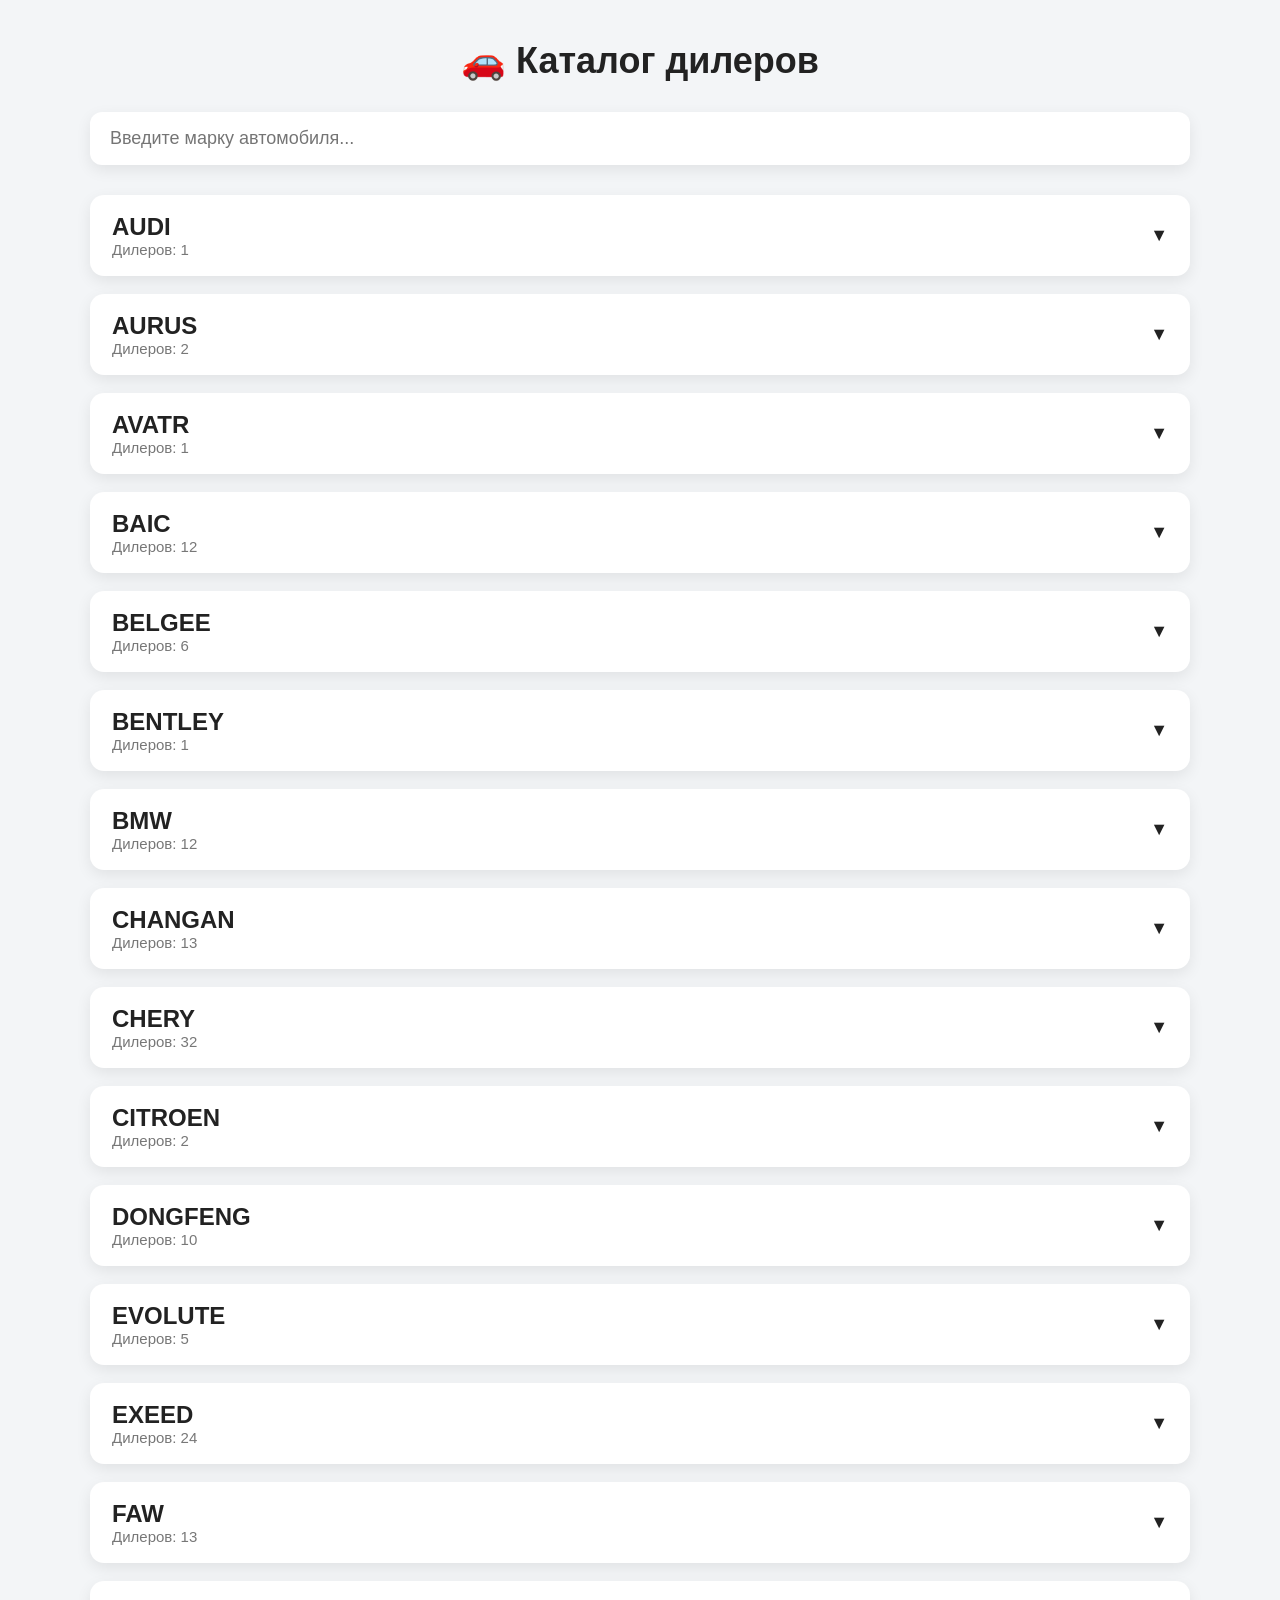
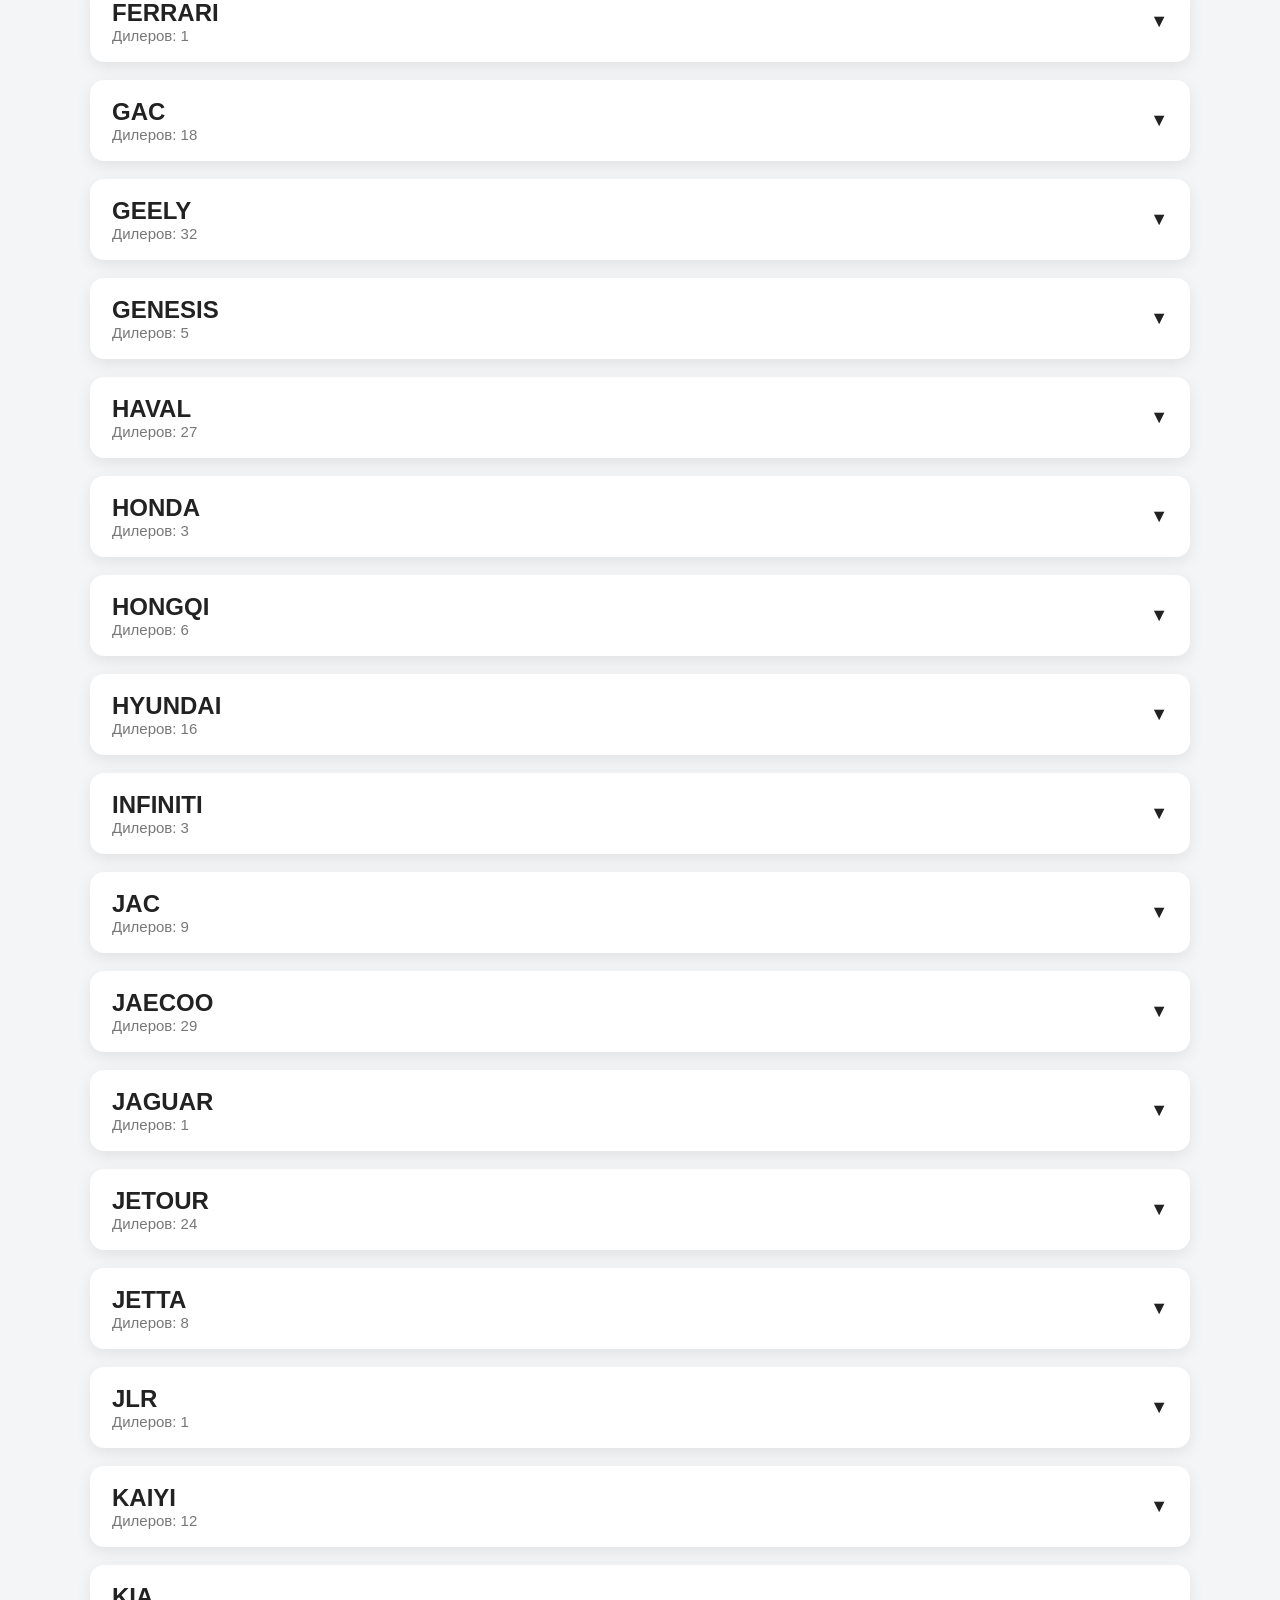
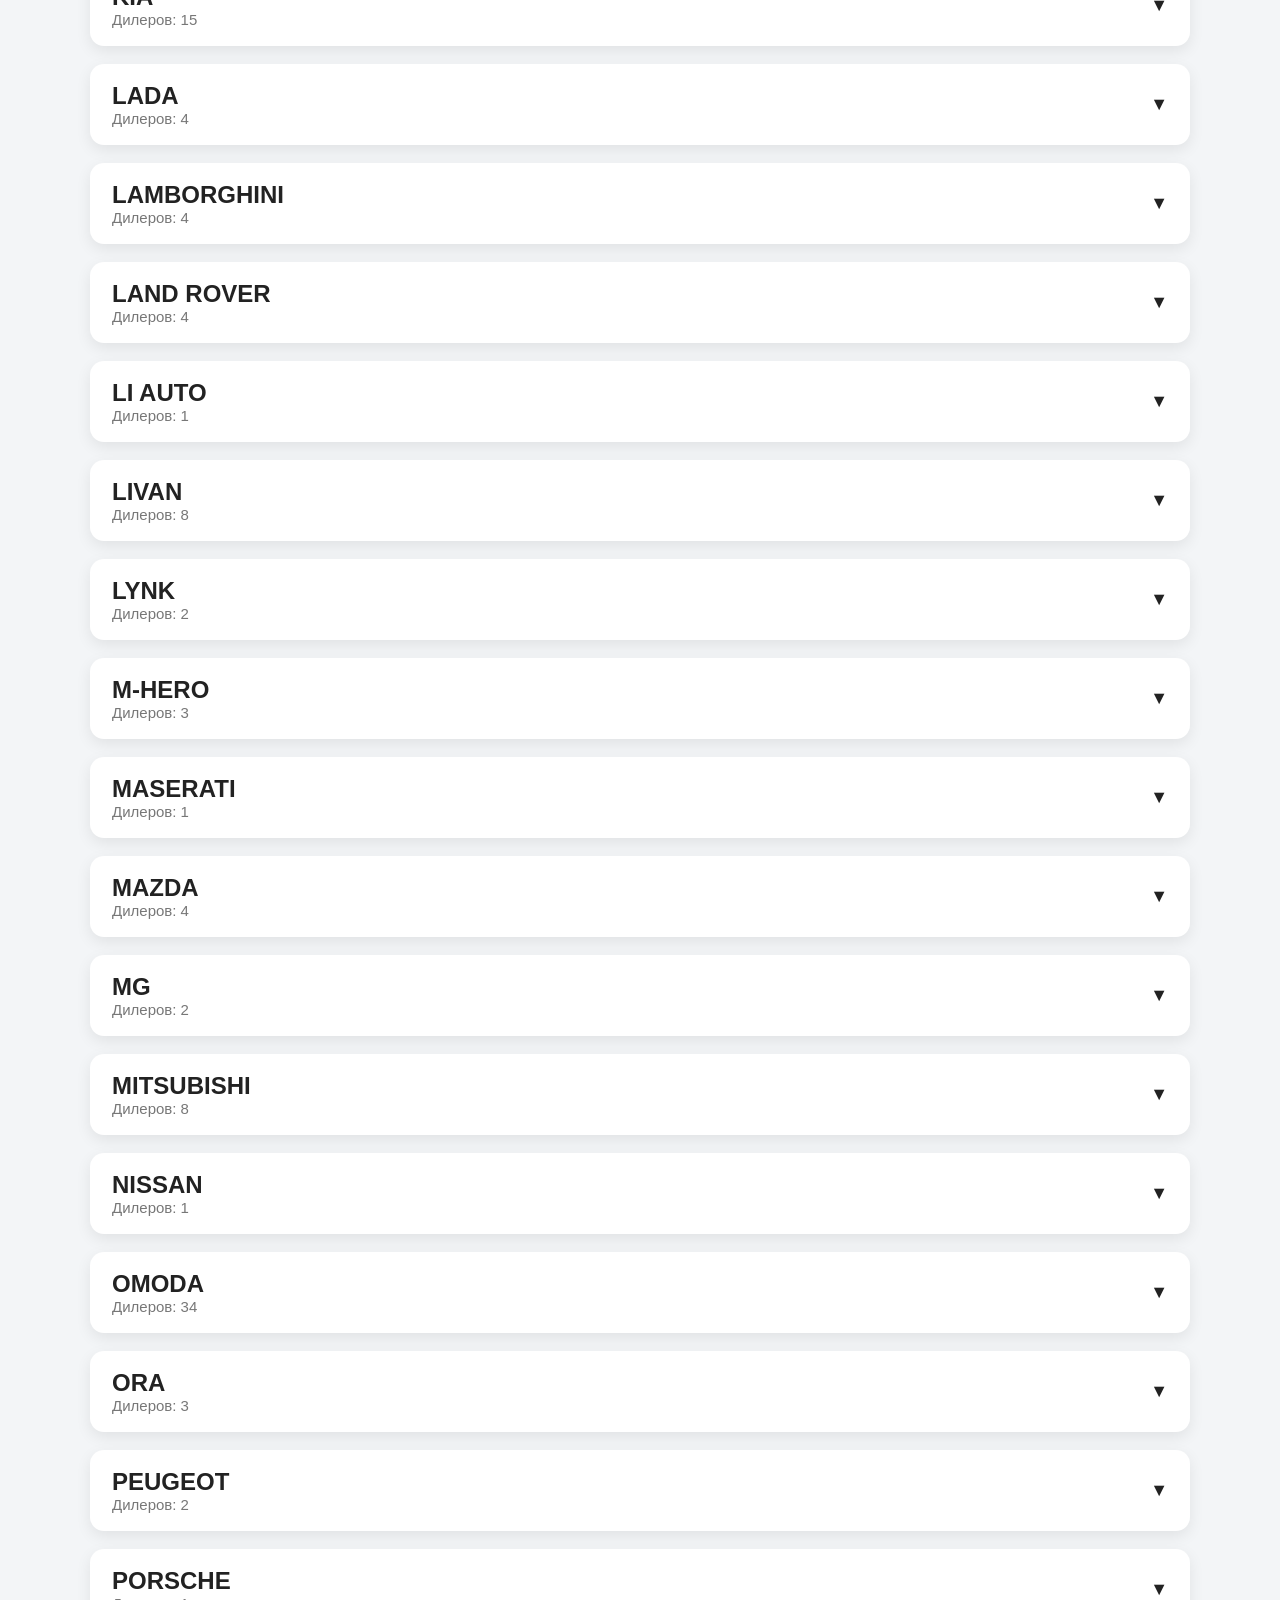
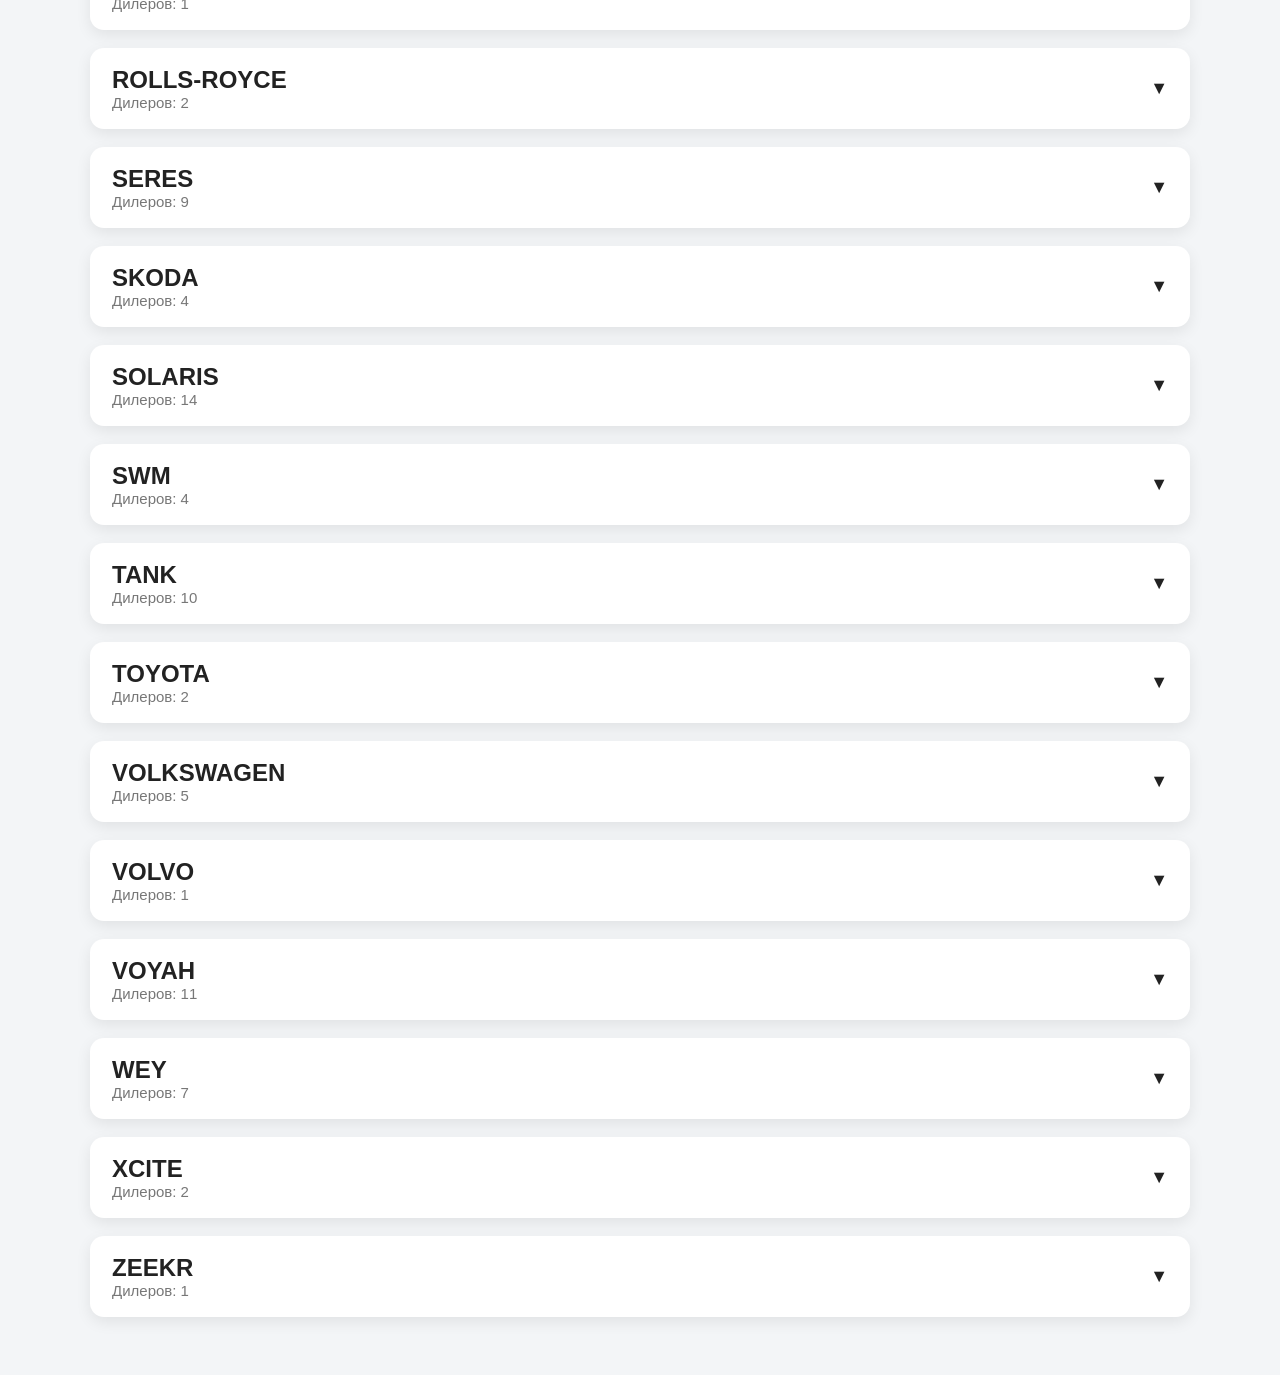
==== index.html @ 80e927d2 "Add files via upload" ====
<!DOCTYPE html>
<html lang="ru">

<head>
    <meta charset="UTF-8">
    <meta name="viewport" content="width=device-width, initial-scale=1.0">
    <title>Каталог дилеров</title>

    <link rel="stylesheet" href="style.css">
</head>

<body>

<div class="container">

    <h1>🚗 Каталог дилеров</h1>

    <input
        type="text"
        id="search"
        placeholder="Введите марку автомобиля..."
    >

    <div id="catalog"></div>

</div>

<script src="script.js"></script>

</body>
</html>
---- style.css ----
*{
    margin:0;
    padding:0;
    box-sizing:border-box;
    font-family:Arial, Helvetica, sans-serif;
}

body{
    background:#f3f5f7;
    color:#222;
    padding:40px 20px;
}

.container{
    max-width:1100px;
    margin:auto;
}

h1{
    text-align:center;
    margin-bottom:30px;
    font-size:36px;
}

#search{
    width:100%;
    padding:16px 20px;
    font-size:18px;
    border:none;
    outline:none;
    border-radius:12px;
    margin-bottom:30px;
    box-shadow:0 5px 15px rgba(0,0,0,.08);
}

.card{
    background:#fff;
    border-radius:14px;
    margin-bottom:18px;
    overflow:hidden;
    box-shadow:0 5px 15px rgba(0,0,0,.08);
    transition:.25s;
}

.card:hover{
    transform:translateY(-2px);
}

.header{
    padding:18px 22px;
    display:flex;
    justify-content:space-between;
    align-items:center;
    cursor:pointer;
    user-select:none;
}

.brand{
    font-size:24px;
    font-weight:bold;
}

.count{
    color:#777;
    font-size:15px;
}

.arrow{
    font-size:18px;
    transition:.3s;
}

.card.active .arrow{
    transform:rotate(180deg);
}

.content{
    display:none;
    border-top:1px solid #ececec;
    padding:18px 25px;
}

.card.active .content{
    display:block;
}

.content ul{
    list-style:none;
}

.content li{
    padding:8px 0;
    border-bottom:1px solid #f1f1f1;
    font-size:16px;
}

.content li:last-child{
    border:none;
}

.empty{
    text-align:center;
    padding:50px;
    color:#888;
    font-size:20px;
}
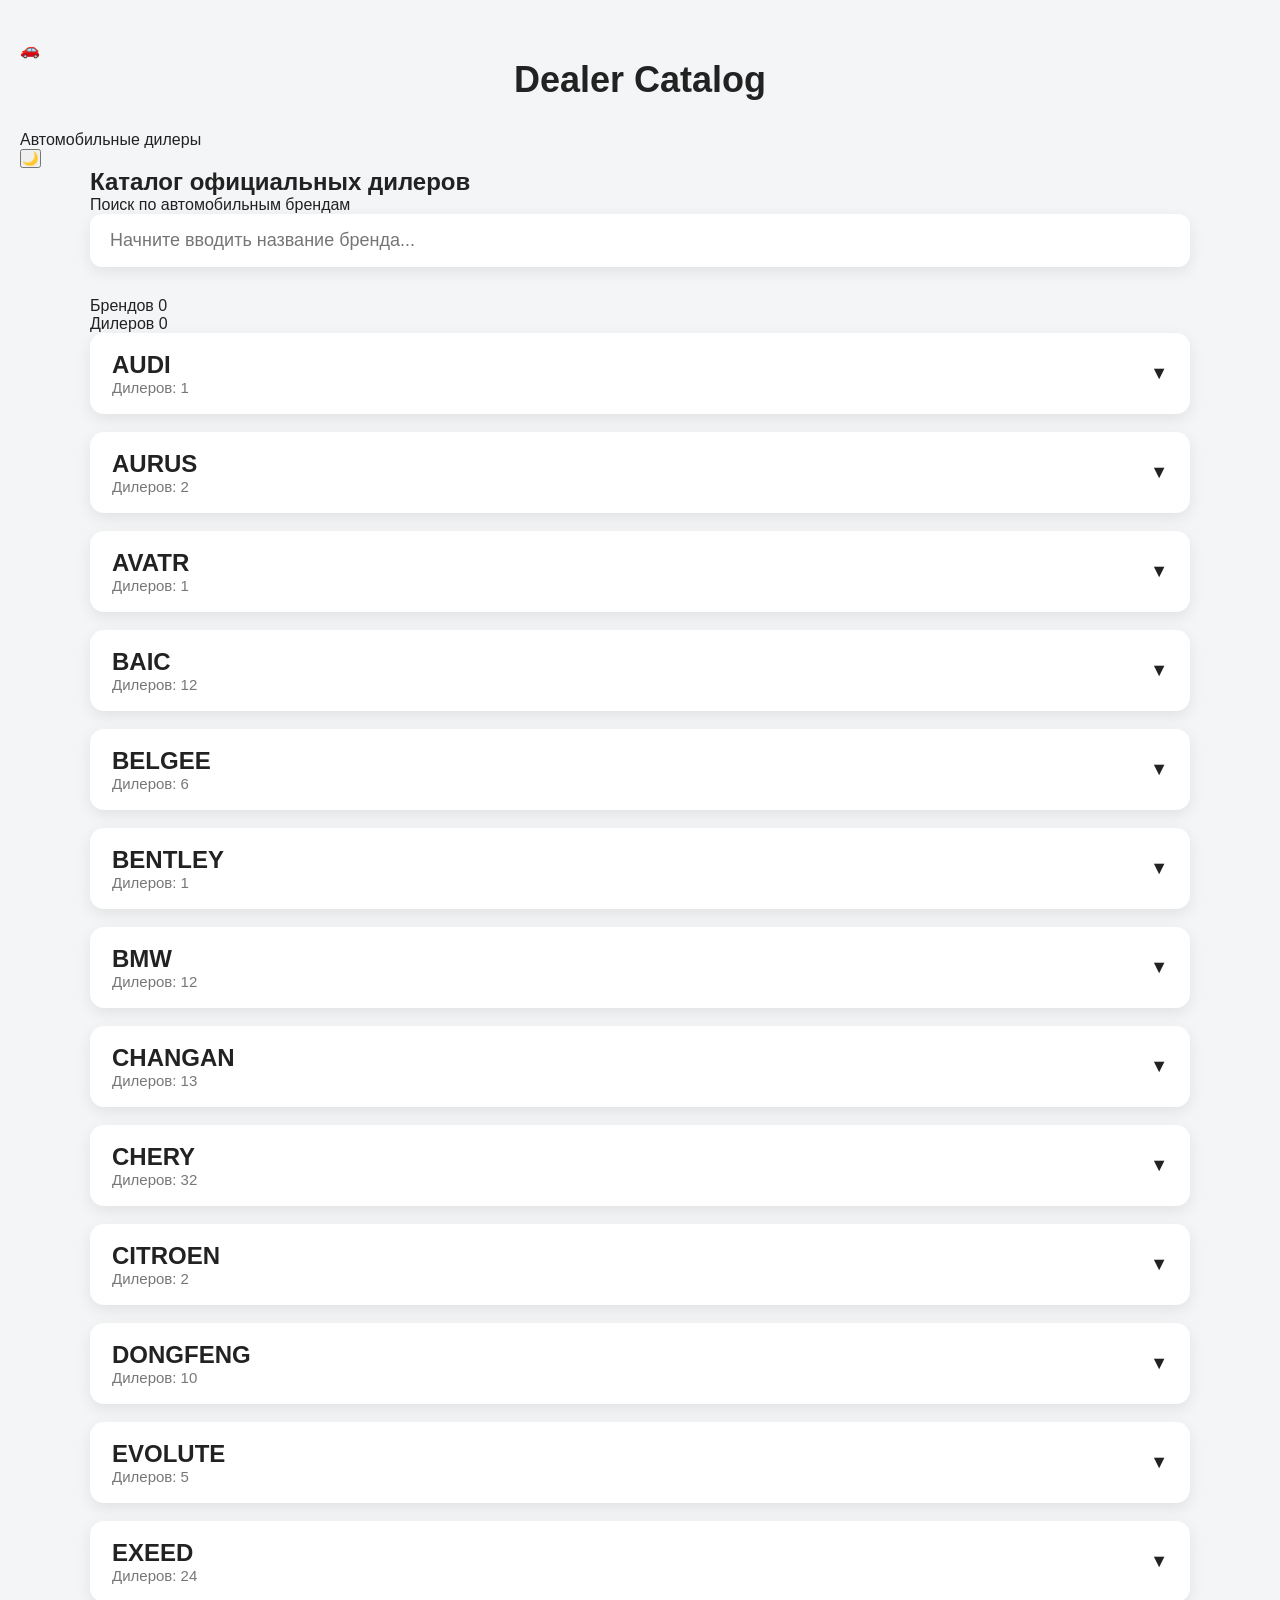
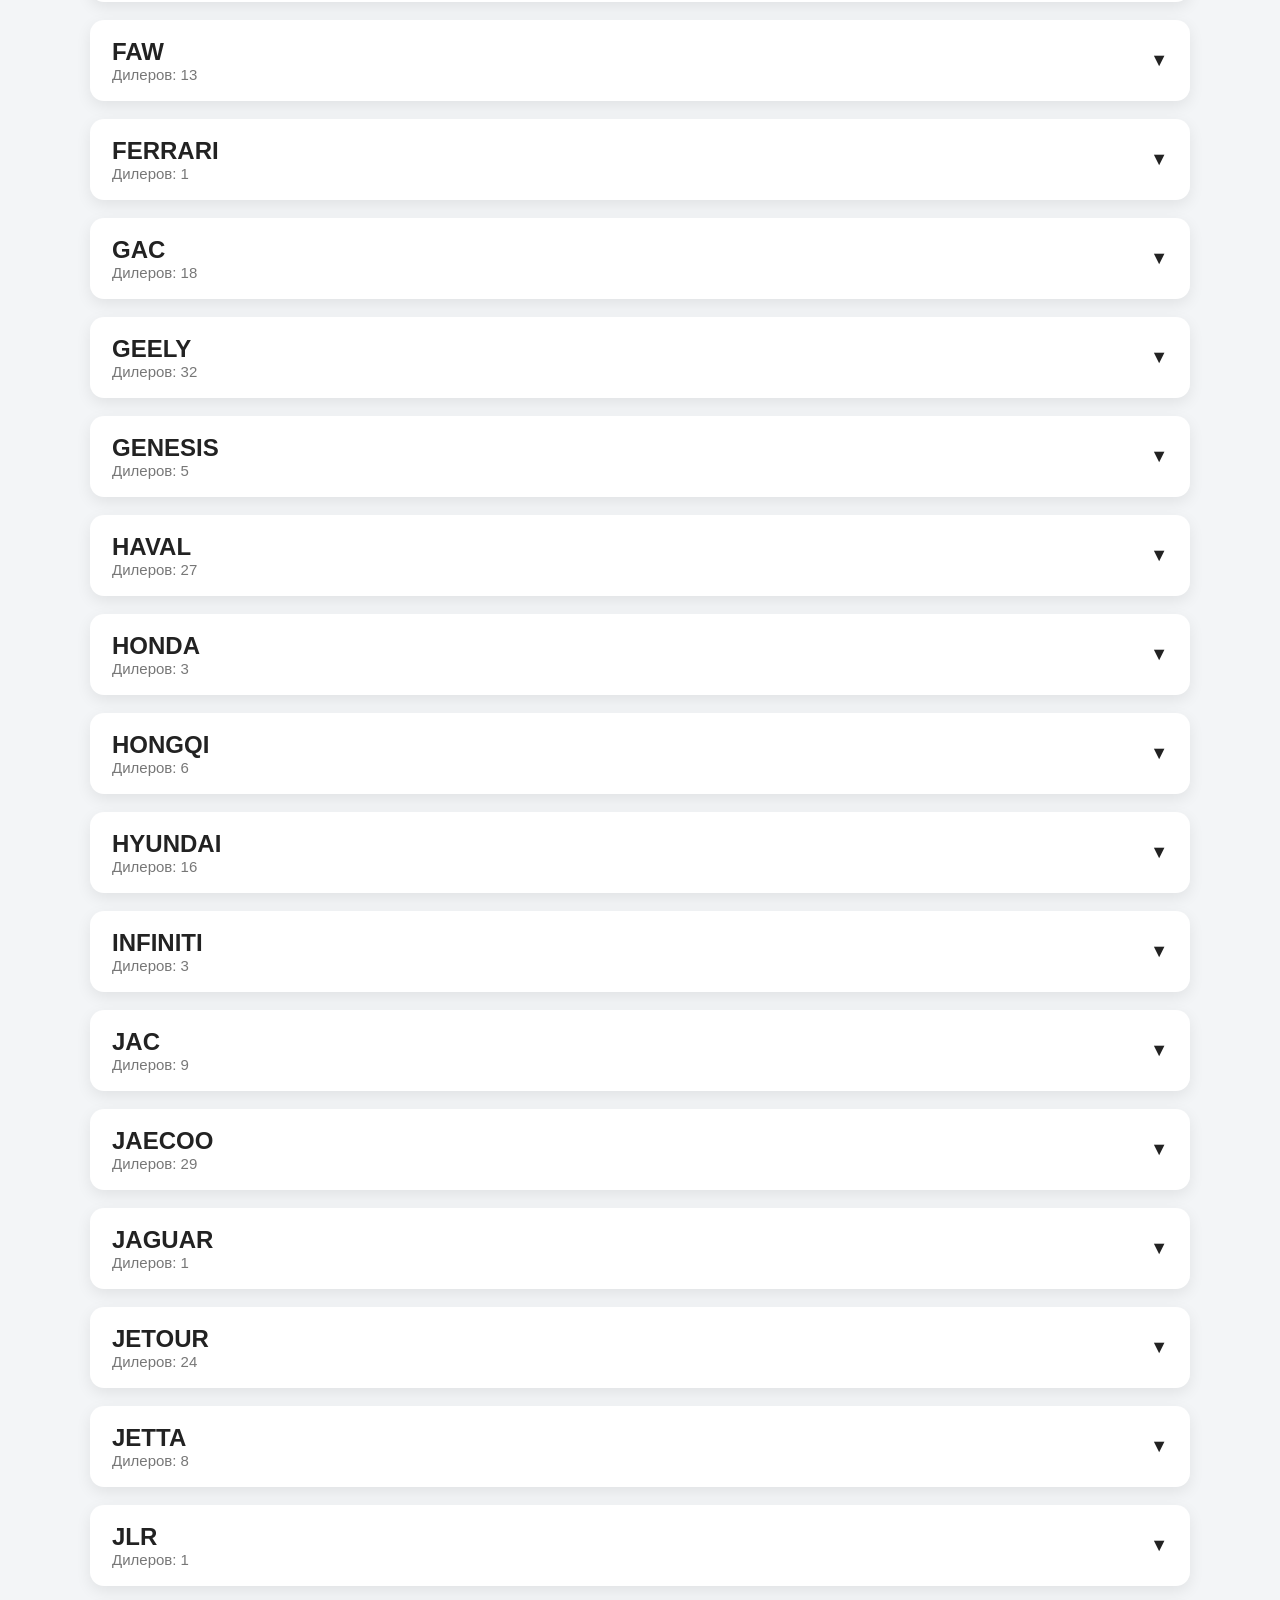
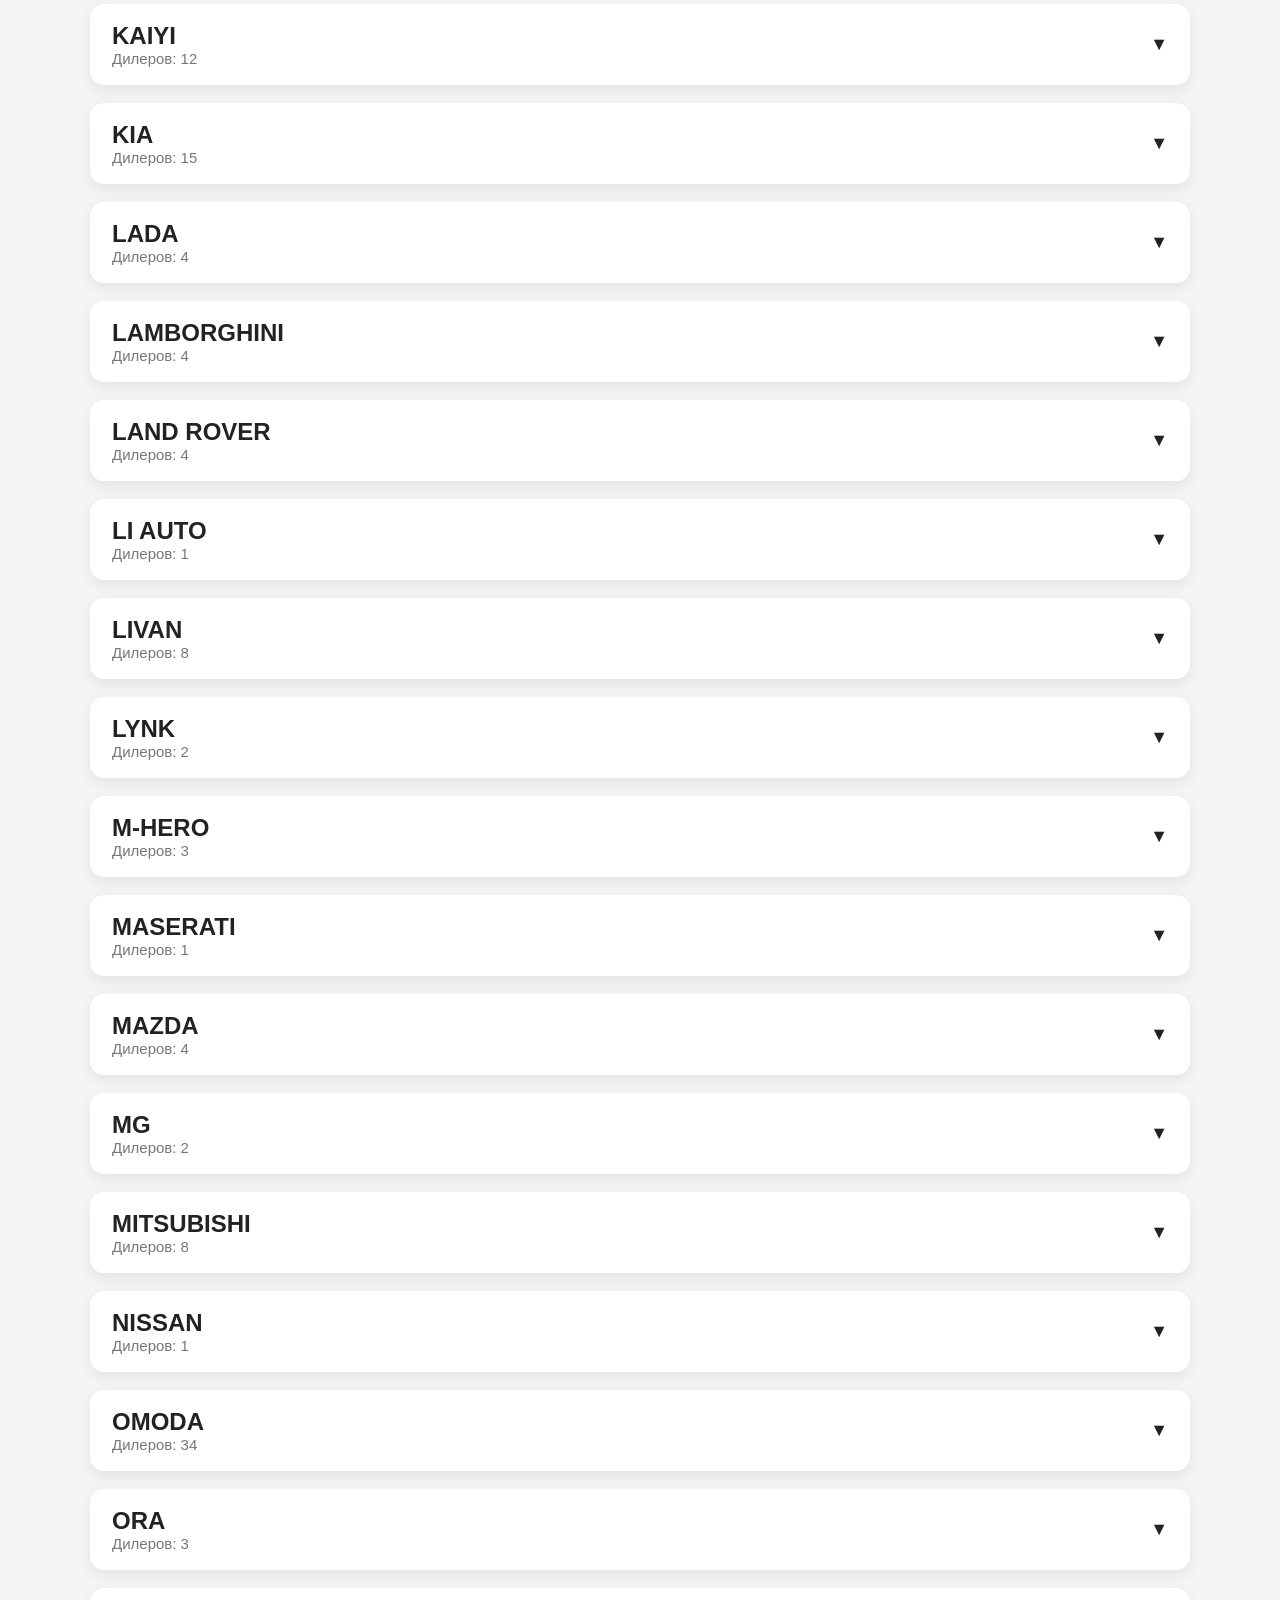
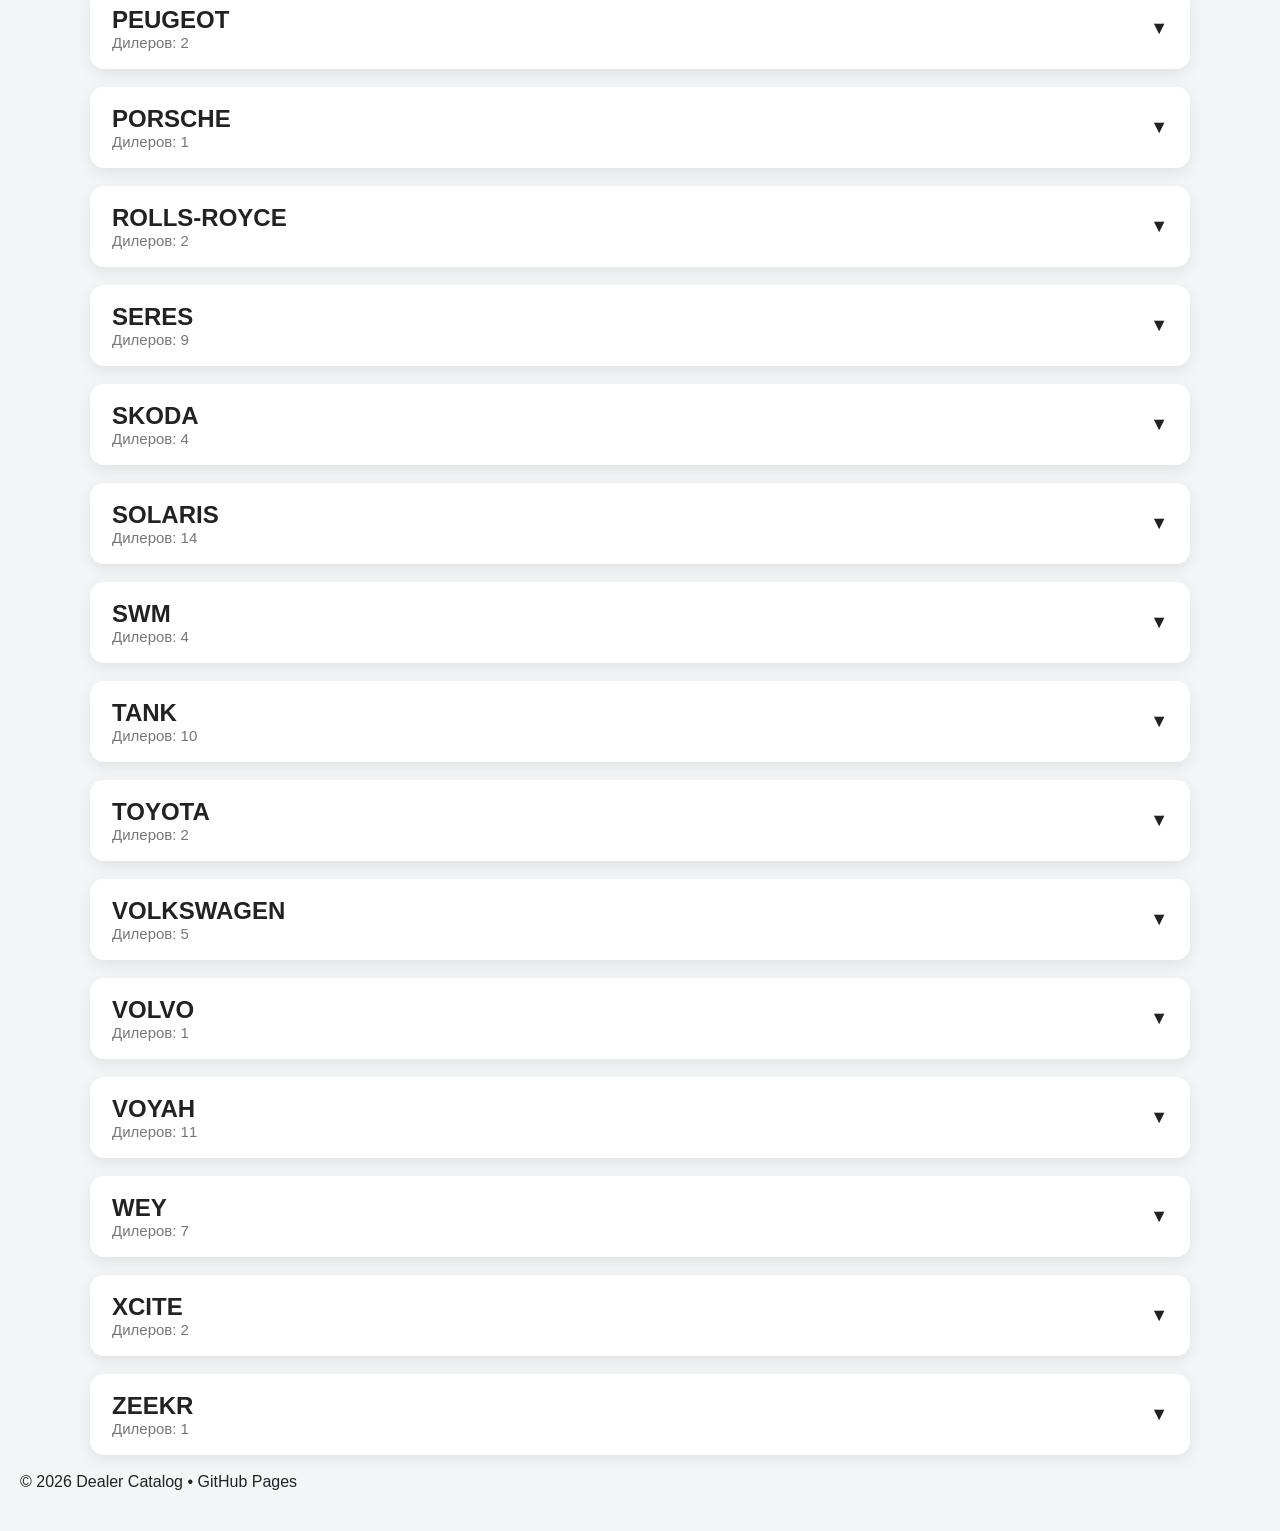
==== commit 8b795708: "index.html" ====
--- a/index.html
+++ b/index.html
@@ -1,29 +1,68 @@
 <!DOCTYPE html>
 <html lang="ru">
+<head>
+  <meta charset="UTF-8">
+  <meta name="viewport" content="width=device-width, initial-scale=1.0">
+  <title>Dealer Catalog</title>
 
-<head>
-    <meta charset="UTF-8">
-    <meta name="viewport" content="width=device-width, initial-scale=1.0">
-    <title>Каталог дилеров</title>
+  <link rel="preconnect" href="https://fonts.googleapis.com">
+  <link rel="preconnect" href="https://fonts.gstatic.com" crossorigin>
+  <link href="https://fonts.googleapis.com/css2?family=Inter:wght@300;400;500;600;700;800&display=swap" rel="stylesheet">
 
-    <link rel="stylesheet" href="style.css">
+  <link rel="stylesheet" href="style.css">
 </head>
 
 <body>
 
-<div class="container">
+<header class="topbar">
+  <div class="logo">
+      <div class="logo-icon">🚗</div>
 
-    <h1>🚗 Каталог дилеров</h1>
+      <div class="logo-text">
+          <h1>Dealer Catalog</h1>
+          <span>Автомобильные дилеры</span>
+      </div>
+  </div>
 
+  <button id="themeToggle" class="theme-button" aria-label="Сменить тему">
+      <span id="themeIcon">🌙</span>
+  </button>
+</header>
+
+<main class="container">
+
+<section class="hero">
+    <h2>Каталог официальных дилеров</h2>
+    <p>Поиск по автомобильным брендам</p>
+</section>
+
+<section class="search-box">
     <input
+        id="search"
         type="text"
-        id="search"
-        placeholder="Введите марку автомобиля..."
-    >
+        placeholder="Начните вводить название бренда..."
+        autocomplete="off">
+</section>
 
-    <div id="catalog"></div>
+<section class="stats">
+    <div class="stat-card">
+        <span class="stat-title">Брендов</span>
+        <span id="brandCount" class="stat-number">0</span>
+    </div>
 
-</div>
+    <div class="stat-card">
+        <span class="stat-title">Дилеров</span>
+        <span id="dealerCount" class="stat-number">0</span>
+    </div>
+</section>
+
+<section id="catalog" class="catalog"></section>
+
+</main>
+
+<footer class="footer">
+    <p>© 2026 Dealer Catalog • GitHub Pages</p>
+</footer>
 
 <script src="script.js"></script>
 
